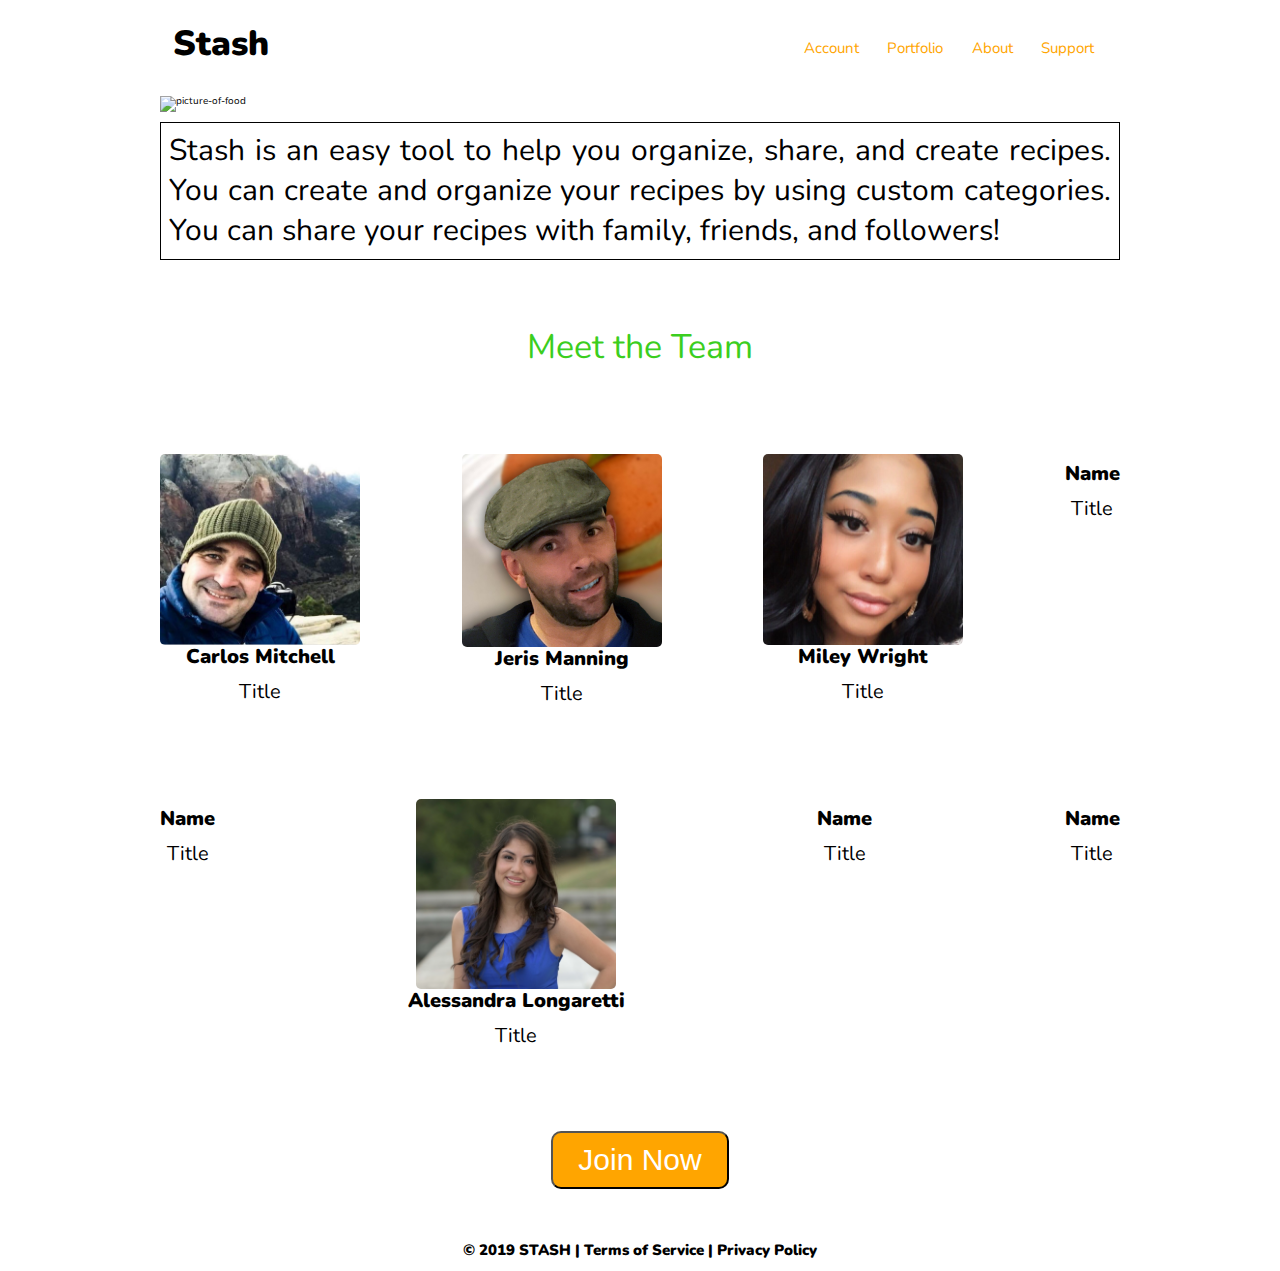
==== secondpage.html @ 396d90c8 "finished about us page" ====
<!doctype html>

<html lang="en">
<head>
  <meta name="viewport" content="width=device-width, initial-scale=1.0">

  <title>Stash</title>

  <link rel="stylesheet" type="text/css" href="css/secondpage.css">

  <link rel="stylesheet" type="text/css" href="//fonts.googleapis.com/css?family=Nunito">
  

  <!--[if lt IE 9]>
    <script src="https://cdnjs.cloudflare.com/ajax/libs/html5shiv/3.7.3/html5shiv.js"></script>
  <![endif]-->
</head>


<nav>

  <h2>Stash</h2>
  <div>
    <a href=''>Account</a>
    <a href=''>Portfolio</a>
    <a href=''>About</a>
    <a href=''>Support</a>
  </div>

</nav>

<header>

  <img class="food-picture" src="images/donuts.jpg" alt="picture-of-food">
  <div class="header-text">
    <p>Stash is an easy tool to help you organize, share, and create recipes. You can create and organize your recipes by using custom categories. You can share your recipes with family, friends, and followers!</p>
  </div>

</header>


<body>

  <h2 class="title"> Meet the Team</h2>

  <section class="pictures">

    <div class="team-members">
      <img class="team-pictures" src="images/carlos.png" alt="">
      <h2>Carlos Mitchell</h2>
      <p> Title</p>
    </div>

    <div class="team-members">
      <img class="team-pictures" src="images/jeris.jpg" alt="">
      <h2>Jeris Manning</h2>
      <p>Title</p>
    </div>

    <div class="team-members">
      <img class="team-pictures" src="images/Miley.jpg" alt="">
      <h2>Miley Wright</h2>
      <p>Title</p>
    </div>

    <div class="team-members">
      <img class="team-pictures" src="images/donuts.jpg" alt="">
      <h2>Name</h2>
      <p>Title</p>
    </div>

</section>

<section class="pictures">

    <div class="team-members">
      <img class="team-pictures" src="images/donuts.jpg" alt="">
      <h2>Name</h2>
      <p>Title</p>
    </div>

    <div class="team-members">
      <img class="team-pictures" src="images/Alessandra.png" alt="">
      <h2>Alessandra Longaretti</h2>
      <p>Title</p>
    </div>

    <div class="team-members">
      <img class="team-pictures" src="images/donuts.jpg" alt="">
      <h2>Name</h2>
      <p>Title</p>
    </div>

    <div class="team-members">
      <img class="team-pictures" src="images/donuts.jpg" alt="">
      <h2>Name</h2>
      <p>Title</p>
    </div>

</section>

  <section class="btn">
    <button>Join Now</button>
  </section>

  <footer class="footer">
    <p>© 2019 STASH | Terms of Service | Privacy Policy</p>
  </footer>

</body>
</html>
---- css/secondpage.css ----
.mobilewidth {
  max-width: 450px;
  width: 100%;
  margin: 0 auto;
}
html,
body,
div,
span,
applet,
object,
iframe,
h1,
h2,
h3,
h4,
h5,
h6,
p,
blockquote,
pre,
a,
abbr,
acronym,
address,
big,
cite,
code,
del,
dfn,
em,
img,
ins,
kbd,
q,
s,
samp,
small,
strike,
strong,
sub,
sup,
tt,
var,
b,
u,
i,
center,
dl,
dt,
dd,
ol,
ul,
li,
fieldset,
form,
label,
legend,
table,
caption,
tbody,
tfoot,
thead,
tr,
th,
td,
article,
aside,
canvas,
details,
embed,
figure,
figcaption,
footer,
header,
hgroup,
menu,
nav,
output,
ruby,
section,
summary,
time,
mark,
audio,
video {
  margin: 0;
  padding: 0;
  border: 0;
  font-size: 100%;
  font: inherit;
  vertical-align: baseline;
}
/* HTML5 display-role reset for older browsers */
article,
aside,
details,
figcaption,
figure,
footer,
header,
hgroup,
menu,
nav,
section {
  display: block;
}
body {
  line-height: 1;
}
ol,
ul {
  list-style: none;
}
blockquote,
q {
  quotes: none;
}
blockquote:before,
blockquote:after,
q:before,
q:after {
  content: '';
  content: none;
}
table {
  border-collapse: collapse;
  border-spacing: 0;
}
* {
  box-sizing: border-box;
}
html {
  font-size: 62.5%;
}
html,
body,
h1,
h2,
h3,
h4,
h5 {
  font-family: 'Nunito', sans-serif;
}
h1 {
  font-size: 4.1rem;
}
h2 {
  font-size: 3.4rem;
  padding-bottom: 10px;
}
h4 {
  font-size: 2.7rem;
  padding-bottom: 10px;
}
p {
  line-height: 1.5;
  font-size: 2rem;
  padding-bottom: 10px;
}
img {
  max-width: 100%;
  height: auto;
}
.container {
  max-width: 800px;
  width: 100%;
  margin: 0 auto;
}
nav {
  display: flex;
  justify-content: space-between;
  max-width: 960px;
  width: 100%;
  margin: 0 auto;
  padding: 2vw 0vw 2vw 0vw;
  align-items: center;
}
@media (max-width: 500px) {
  nav {
    display: flex;
    flex-direction: column;
    max-width: 450px;
    width: 100%;
    margin: 0 auto;
  }
}
nav div {
  margin: 0vw 1vw 0vw 0vw;
}
@media (max-width: 500px) {
  nav div {
    padding: 3vw 0vw 0vw 0vw;
  }
}
nav div a {
  text-decoration: none;
  color: orange;
  margin: 1vw;
  font-size: 1.5rem;
}
@media (max-width: 500px) {
  nav div a {
    margin: 5vw;
  }
}
nav h2 {
  font-size: 3.5rem;
  color: black;
  font-weight: 900;
  margin-left: 1vw;
}
header {
  max-width: 960px;
  width: 100%;
  margin: 0 auto;
}
@media (max-width: 500px) {
  header {
    max-width: 450px;
    width: 100%;
    margin: 0 auto;
  }
}
header .food-picture {
  max-width: 100%;
  height: auto;
}
header .header-text {
  text-align: justify;
}
header .header-text p {
  line-height: 4rem;
  font-size: 3rem;
  border: black 1px solid;
  padding: 8px;
  margin: 10px 0px;
}
@media (max-width: 500px) {
  header .header-text p {
    border: none;
    font-size: 2rem;
    line-height: 2.5rem;
    padding: 0px;
  }
}
body {
  max-width: 960px;
  width: 100%;
  margin: 0 auto;
}
@media (max-width: 500px) {
  body {
    max-width: 450px;
    width: 100%;
    margin: 0 auto;
  }
}
body .title {
  color: #3bce1e;
  text-align: center;
  margin-top: 7rem;
  margin-bottom: 4rem;
}
@media (max-width: 500px) {
  body .title {
    margin-top: 5rem;
  }
}
body .pictures {
  display: flex;
  justify-content: space-between;
}
@media (max-width: 500px) {
  body .pictures {
    display: block;
  }
}
body .pictures .team-members {
  margin: 4rem 0rem;
  text-align: center;
}
body .pictures .team-members .team-pictures {
  width: 20rem;
  border-radius: 5px;
}
body .pictures .team-members h2 {
  font-size: 2rem;
  font-weight: 900;
}
body .pictures .team-members p {
  font-size: 2rem;
}
body .btn {
  text-align: center;
  margin: 3rem;
}
body .btn button {
  font-size: 3rem;
  color: white;
  background-color: orange;
  border-radius: 1rem;
  padding: 1rem 2.5rem;
}
@media (max-width: 500px) {
  body .btn button {
    font-size: 2rem;
  }
}
body footer {
  text-align: center;
  padding-top: 2%;
  font-weight: 900;
}
body footer p {
  font-size: 1.5rem;
}
@media (max-width: 500px) {
  body footer p {
    font-size: 1.2rem;
  }
}
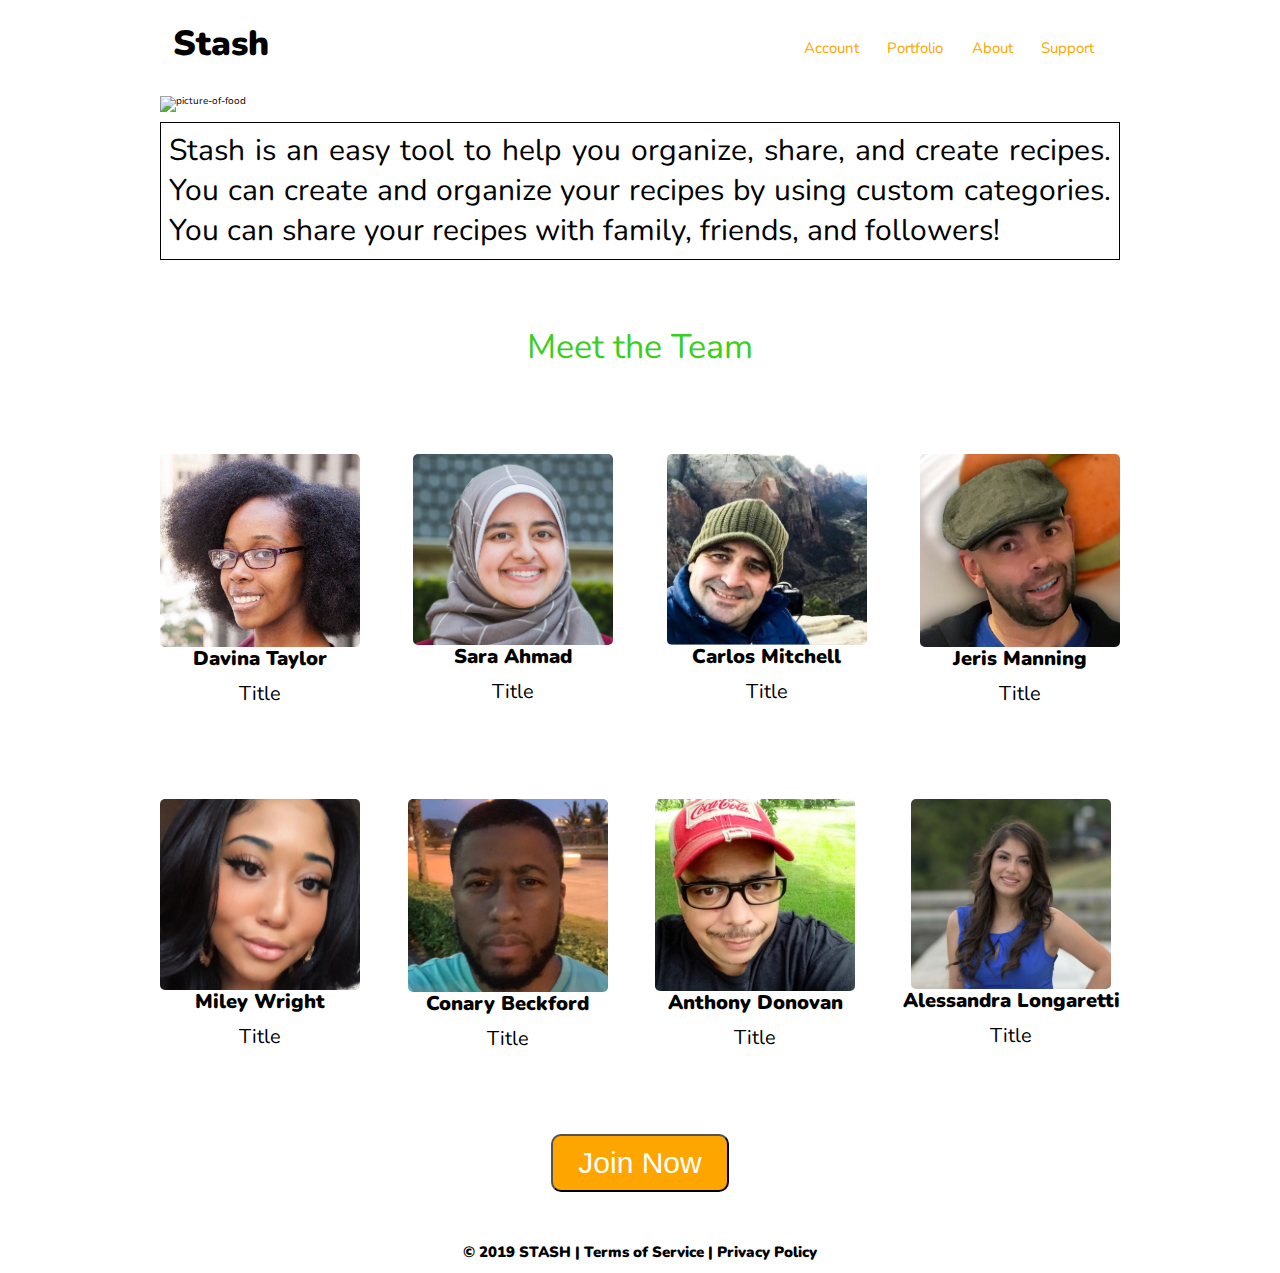
==== commit 5ddd18da: "added all the pictures on the about us" ====
--- a/secondpage.html
+++ b/secondpage.html
@@ -46,9 +46,21 @@
   <section class="pictures">
 
     <div class="team-members">
+      <img class="team-pictures" src="images/Davina.jpg" alt="">
+      <h2>Davina Taylor</h2>
+      <p> Title</p>
+    </div>
+
+    <div class="team-members">
+      <img class="team-pictures" src="images/Sara.png" alt="">
+      <h2>Sara Ahmad</h2>
+      <p>Title</p>
+    </div>
+
+    <div class="team-members">
       <img class="team-pictures" src="images/carlos.png" alt="">
       <h2>Carlos Mitchell</h2>
-      <p> Title</p>
+      <p>Title</p>
     </div>
 
     <div class="team-members">
@@ -57,6 +69,10 @@
       <p>Title</p>
     </div>
 
+</section>
+
+<section class="pictures">
+
     <div class="team-members">
       <img class="team-pictures" src="images/Miley.jpg" alt="">
       <h2>Miley Wright</h2>
@@ -64,36 +80,20 @@
     </div>
 
     <div class="team-members">
-      <img class="team-pictures" src="images/donuts.jpg" alt="">
-      <h2>Name</h2>
+      <img class="team-pictures" src="images/conary.jpeg" alt="">
+      <h2>Conary Beckford</h2>
       <p>Title</p>
     </div>
 
-</section>
-
-<section class="pictures">
-
     <div class="team-members">
-      <img class="team-pictures" src="images/donuts.jpg" alt="">
-      <h2>Name</h2>
+      <img class="team-pictures" src="images/Anthony Donovan.PNG" alt="">
+      <h2>Anthony Donovan</h2>
       <p>Title</p>
     </div>
 
     <div class="team-members">
       <img class="team-pictures" src="images/Alessandra.png" alt="">
       <h2>Alessandra Longaretti</h2>
-      <p>Title</p>
-    </div>
-
-    <div class="team-members">
-      <img class="team-pictures" src="images/donuts.jpg" alt="">
-      <h2>Name</h2>
-      <p>Title</p>
-    </div>
-
-    <div class="team-members">
-      <img class="team-pictures" src="images/donuts.jpg" alt="">
-      <h2>Name</h2>
       <p>Title</p>
     </div>
 
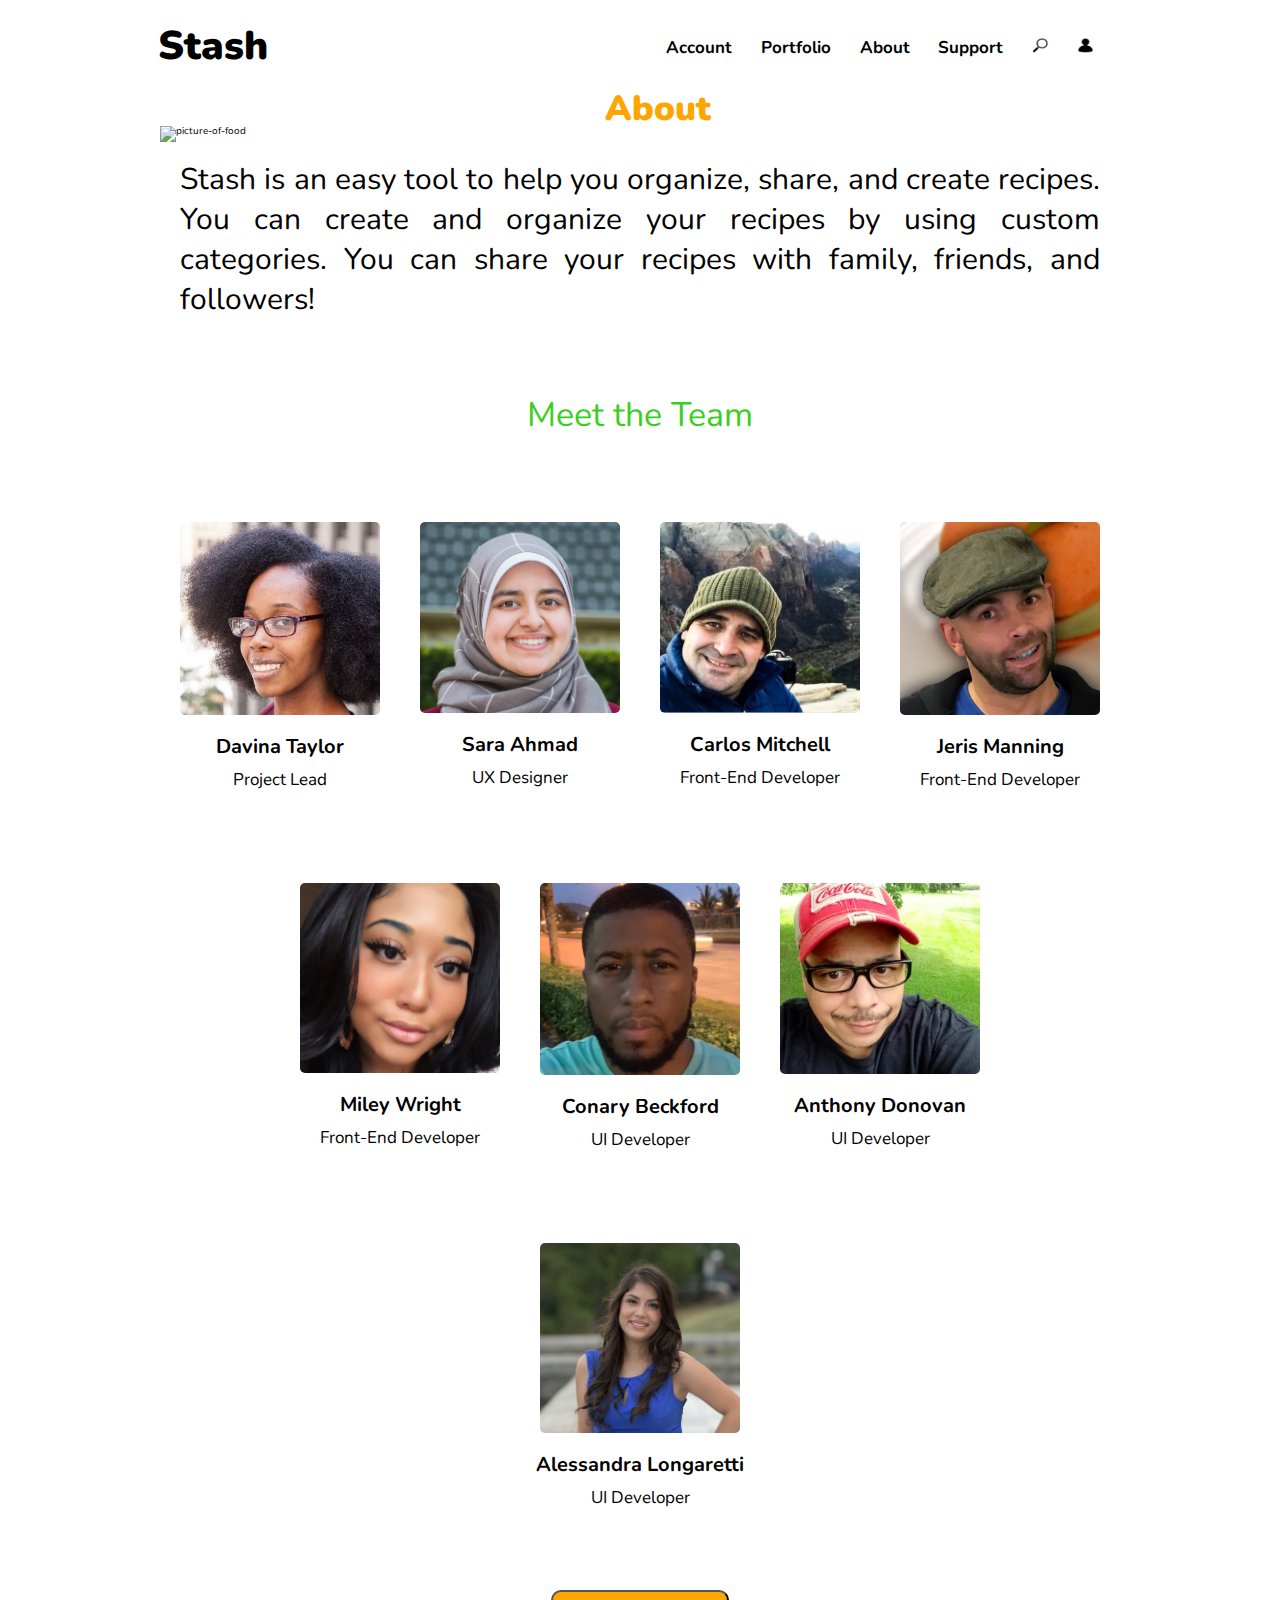
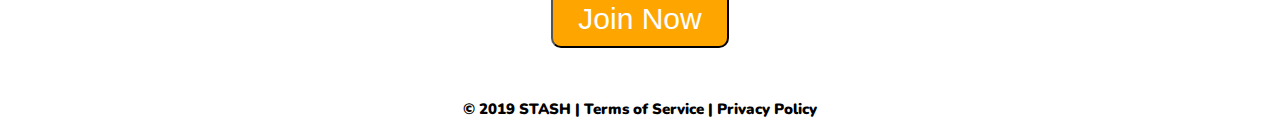
==== commit 22ba70d4: "polished the about us page" ====
--- a/secondpage.html
+++ b/secondpage.html
@@ -16,25 +16,31 @@
   <![endif]-->
 </head>
 
+<header>
+  <nav>
+    <div class = 'mobile-nav'>  
+      <a href= ''><img class="mobile-icon" src="images/3-dashes.png" alt="menu-icon"></a>
+      <h2>Stash</h2>
+      <a href= ''><img class="mobile-icon" src="images/Search.png" alt="search-icon"></a>
+      <a href= ''><img class="mobile-icon" src="images/Account.png" alt="account-icon"></a>
+    </div>
 
-<nav>
+    <div class="web-nav">
+      <a href=''>Account</a>
+      <a href=''>Portfolio</a>
+      <a href=''>About</a>
+      <a href=''>Support</a>
+      <a href= ''><img class="icon" src="images/Search.png" alt="search-icon"></a>
+      <a href= ''><img class="icon" src="images/Account.png" alt="account-icon"></a>
+    </div>
 
-  <h2>Stash</h2>
-  <div>
-    <a href=''>Account</a>
-    <a href=''>Portfolio</a>
-    <a href=''>About</a>
-    <a href=''>Support</a>
-  </div>
+  </nav>
 
-</nav>
-
-<header>
-
-  <img class="food-picture" src="images/donuts.jpg" alt="picture-of-food">
-  <div class="header-text">
-    <p>Stash is an easy tool to help you organize, share, and create recipes. You can create and organize your recipes by using custom categories. You can share your recipes with family, friends, and followers!</p>
-  </div>
+    <h1>About</h1>
+    <img class="food-picture" src="images/donuts.jpg" alt="picture-of-food">
+    <div class="header-text">
+      <p>Stash is an easy tool to help you organize, share, and create recipes. You can create and organize your recipes by using custom categories. You can share your recipes with family, friends, and followers!</p>
+    </div>
 
 </header>
 
@@ -48,53 +54,50 @@
     <div class="team-members">
       <img class="team-pictures" src="images/Davina.jpg" alt="">
       <h2>Davina Taylor</h2>
-      <p> Title</p>
+      <p> Project Lead</p>
     </div>
 
     <div class="team-members">
       <img class="team-pictures" src="images/Sara.png" alt="">
       <h2>Sara Ahmad</h2>
-      <p>Title</p>
+      <p>UX Designer</p>
     </div>
+
 
     <div class="team-members">
       <img class="team-pictures" src="images/carlos.png" alt="">
       <h2>Carlos Mitchell</h2>
-      <p>Title</p>
+      <p>Front-End Developer</p>
     </div>
 
     <div class="team-members">
       <img class="team-pictures" src="images/jeris.jpg" alt="">
       <h2>Jeris Manning</h2>
-      <p>Title</p>
+      <p>Front-End Developer</p>
     </div>
-
-</section>
-
-<section class="pictures">
 
     <div class="team-members">
       <img class="team-pictures" src="images/Miley.jpg" alt="">
       <h2>Miley Wright</h2>
-      <p>Title</p>
+      <p>Front-End Developer</p>
     </div>
 
     <div class="team-members">
       <img class="team-pictures" src="images/conary.jpeg" alt="">
       <h2>Conary Beckford</h2>
-      <p>Title</p>
+      <p>UI Developer</p>
     </div>
 
     <div class="team-members">
       <img class="team-pictures" src="images/Anthony Donovan.PNG" alt="">
       <h2>Anthony Donovan</h2>
-      <p>Title</p>
+      <p>UI Developer</p>
     </div>
 
     <div class="team-members">
       <img class="team-pictures" src="images/Alessandra.png" alt="">
       <h2>Alessandra Longaretti</h2>
-      <p>Title</p>
+      <p>UI Developer</p>
     </div>
 
 </section>
--- a/css/secondpage.css
+++ b/css/secondpage.css
@@ -1,7 +1,35 @@
+.webwidth {
+  max-width: 960px;
+  width: 100%;
+  margin: 0 auto;
+}
 .mobilewidth {
   max-width: 450px;
   width: 100%;
   margin: 0 auto;
+}
+.tabletwidth {
+  max-width: 800px;
+  width: 100%;
+  margin: 0 auto;
+}
+.mobilenav {
+  display: flex;
+  justify-content: center;
+}
+.navh2 {
+  font-size: 4rem;
+  color: black;
+  margin-left: -8vw;
+  font-weight: 900;
+  padding: 0px 100px;
+}
+.navmobileicon {
+  display: inline-flex;
+  width: 35px;
+  height: 35px;
+  justify-content: center;
+  margin: 5px;
 }
 html,
 body,
@@ -167,53 +195,17 @@
   width: 100%;
   margin: 0 auto;
 }
-nav {
-  display: flex;
-  justify-content: space-between;
+header {
   max-width: 960px;
   width: 100%;
   margin: 0 auto;
-  padding: 2vw 0vw 2vw 0vw;
-  align-items: center;
-}
-@media (max-width: 500px) {
-  nav {
-    display: flex;
-    flex-direction: column;
-    max-width: 450px;
+}
+@media (max-width: 500px) {
+  header {
+    max-width: 800px;
     width: 100%;
     margin: 0 auto;
   }
-}
-nav div {
-  margin: 0vw 1vw 0vw 0vw;
-}
-@media (max-width: 500px) {
-  nav div {
-    padding: 3vw 0vw 0vw 0vw;
-  }
-}
-nav div a {
-  text-decoration: none;
-  color: orange;
-  margin: 1vw;
-  font-size: 1.5rem;
-}
-@media (max-width: 500px) {
-  nav div a {
-    margin: 5vw;
-  }
-}
-nav h2 {
-  font-size: 3.5rem;
-  color: black;
-  font-weight: 900;
-  margin-left: 1vw;
-}
-header {
-  max-width: 960px;
-  width: 100%;
-  margin: 0 auto;
 }
 @media (max-width: 500px) {
   header {
@@ -222,6 +214,87 @@
     margin: 0 auto;
   }
 }
+header nav {
+  display: flex;
+  justify-content: space-between;
+  padding: 2vw 0vw 2vw 0vw;
+  align-items: center;
+}
+@media (max-width: 500px) {
+  header nav {
+    display: flex;
+    flex-direction: column;
+  }
+}
+@media (max-width: 500px) {
+  header nav .mobile-nav {
+    display: flex;
+    justify-content: center;
+  }
+}
+header nav .mobile-nav h2 {
+  font-size: 4rem;
+  color: black;
+  margin-left: -8vw;
+  font-weight: 900;
+  padding: 0px 100px;
+}
+@media (max-width: 500px) {
+  header nav .mobile-nav h2 {
+    justify-content: space-between;
+    margin-left: 5.2rem;
+    padding-left: 10rem;
+  }
+}
+header nav .mobile-nav .mobile-icon {
+  display: none;
+}
+@media (max-width: 500px) {
+  header nav .mobile-nav .mobile-icon {
+    display: inline-flex;
+    width: 35px;
+    height: 35px;
+    justify-content: center;
+    margin: 5px;
+  }
+}
+header nav .web-nav {
+  margin: 0vw 1vw 0vw 0vw;
+}
+@media (max-width: 500px) {
+  header nav .web-nav {
+    padding: 3vw 0vw 0vw 0vw;
+  }
+}
+header nav .web-nav a {
+  text-decoration: none;
+  color: black;
+  margin: 1vw;
+  font-size: 1.7rem;
+  font-weight: bold;
+}
+@media (max-width: 500px) {
+  header nav .web-nav a {
+    display: none;
+  }
+}
+header nav .web-nav a .icon {
+  width: 17px;
+  height: 17px;
+  padding-top: 2px;
+}
+@media (max-width: 500px) {
+  header nav .web-nav a .icon {
+    display: none;
+  }
+}
+header h1 {
+  color: orange;
+  text-align: center;
+  padding-left: 3.5rem;
+  font-size: 3.5rem;
+  font-weight: 900;
+}
 header .food-picture {
   max-width: 100%;
   height: auto;
@@ -232,13 +305,11 @@
 header .header-text p {
   line-height: 4rem;
   font-size: 3rem;
-  border: black 1px solid;
-  padding: 8px;
+  padding: 8px 20px;
   margin: 10px 0px;
 }
 @media (max-width: 500px) {
   header .header-text p {
-    border: none;
     font-size: 2rem;
     line-height: 2.5rem;
     padding: 0px;
@@ -248,6 +319,13 @@
   max-width: 960px;
   width: 100%;
   margin: 0 auto;
+}
+@media (max-width:800px) {
+  body {
+    max-width: 800px;
+    width: 100%;
+    margin: 0 auto;
+  }
 }
 @media (max-width: 500px) {
   body {
@@ -262,14 +340,21 @@
   margin-top: 7rem;
   margin-bottom: 4rem;
 }
+@media (max-width:800px) {
+  body .title {
+    color: orange;
+  }
+}
 @media (max-width: 500px) {
   body .title {
     margin-top: 5rem;
+    color: #3bce1e;
   }
 }
 body .pictures {
   display: flex;
-  justify-content: space-between;
+  justify-content: center;
+  flex-wrap: wrap;
 }
 @media (max-width: 500px) {
   body .pictures {
@@ -277,7 +362,7 @@
   }
 }
 body .pictures .team-members {
-  margin: 4rem 0rem;
+  margin: 4rem 2rem;
   text-align: center;
 }
 body .pictures .team-members .team-pictures {
@@ -286,10 +371,11 @@
 }
 body .pictures .team-members h2 {
   font-size: 2rem;
-  font-weight: 900;
+  font-weight: bolder;
+  margin-top: 2rem;
 }
 body .pictures .team-members p {
-  font-size: 2rem;
+  font-size: 1.7rem;
 }
 body .btn {
   text-align: center;
@@ -302,9 +388,22 @@
   border-radius: 1rem;
   padding: 1rem 2.5rem;
 }
+@media (max-width:800px) {
+  body .btn button {
+    font-size: 3rem;
+    color: white;
+    background-color: #3bce1e;
+    border-radius: 1rem;
+    padding: 1rem 2.5rem;
+  }
+}
 @media (max-width: 500px) {
   body .btn button {
     font-size: 2rem;
+    color: white;
+    background-color: orange;
+    border-radius: 1rem;
+    padding: 1rem 2.5rem;
   }
 }
 body footer {
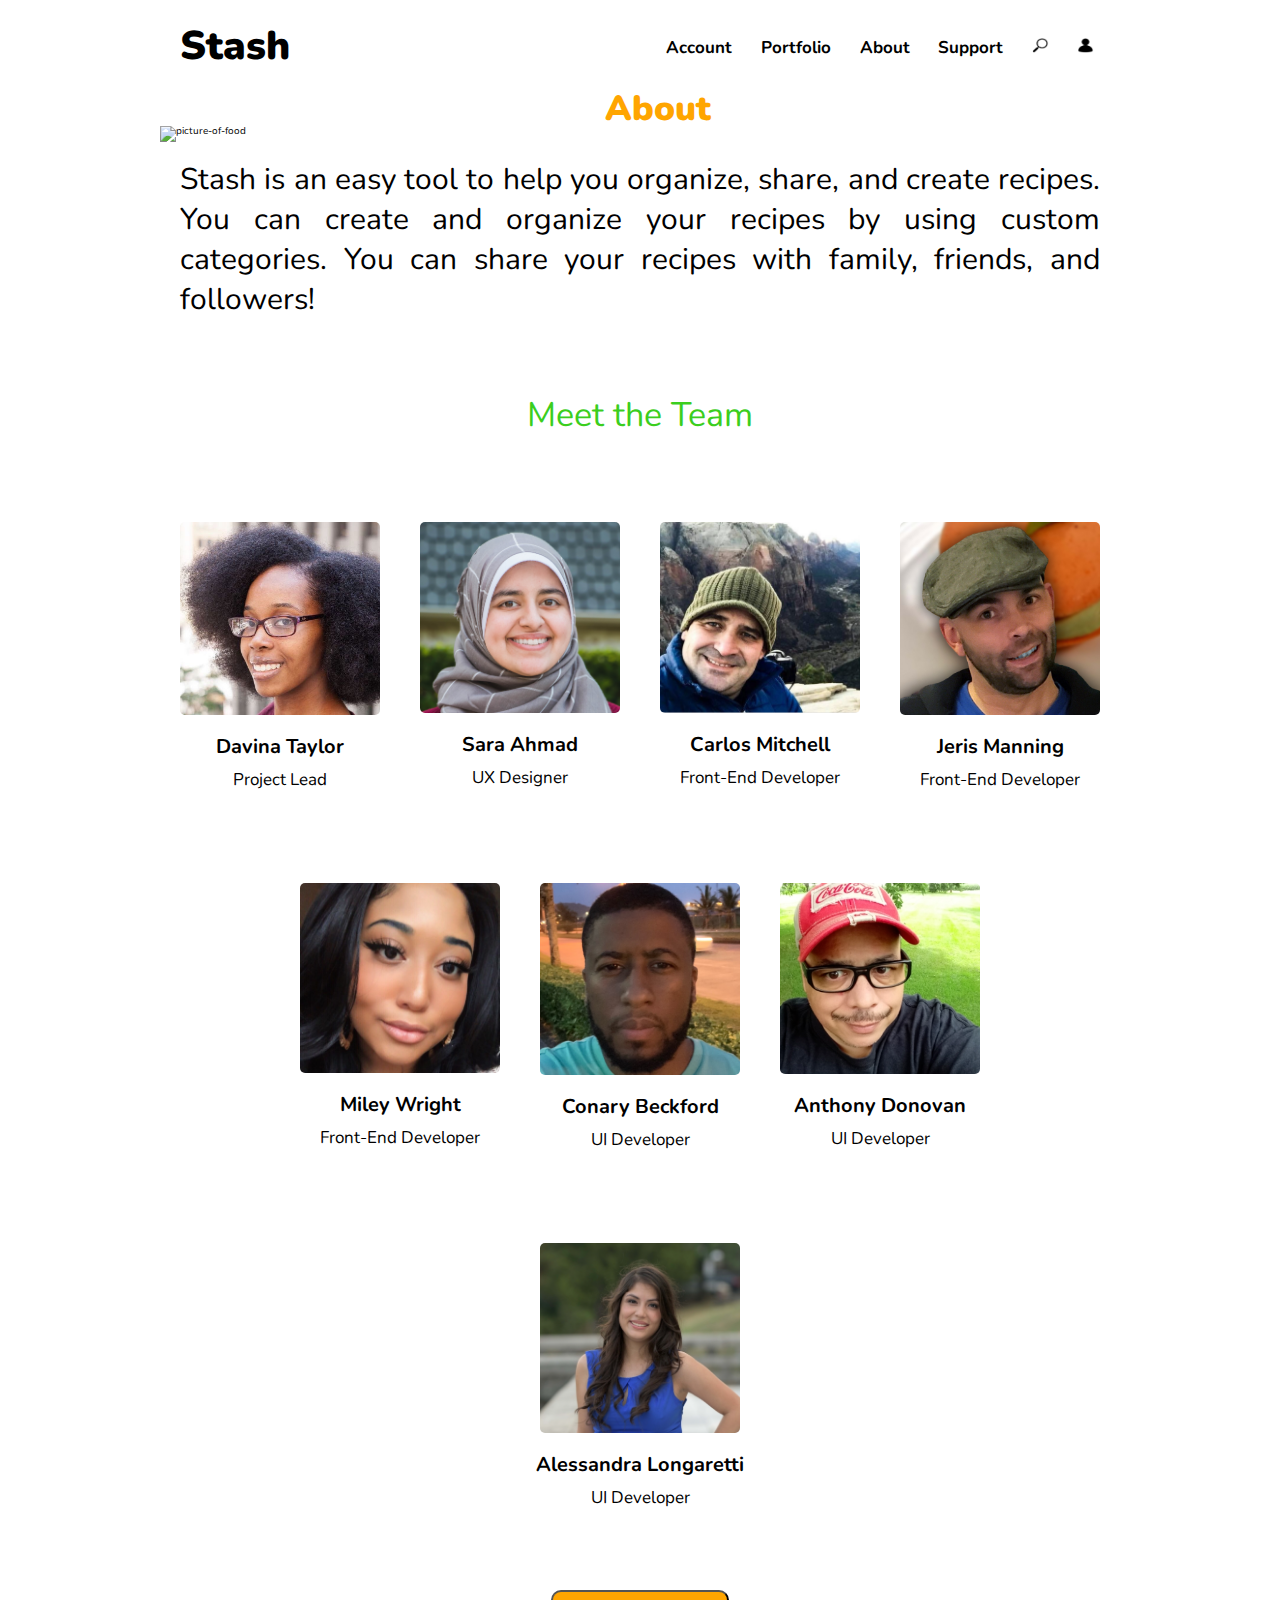
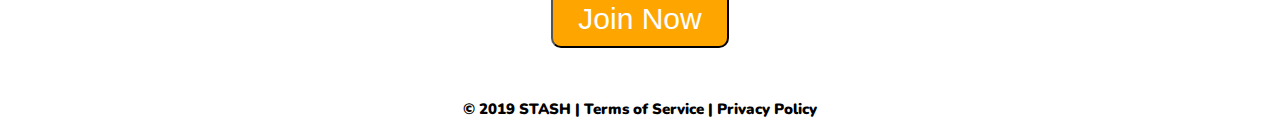
==== commit 8f83c856: "added links to the about us page" ====
--- a/secondpage.html
+++ b/secondpage.html
@@ -22,16 +22,16 @@
       <a href= ''><img class="mobile-icon" src="images/3-dashes.png" alt="menu-icon"></a>
       <h2>Stash</h2>
       <a href= ''><img class="mobile-icon" src="images/Search.png" alt="search-icon"></a>
-      <a href= ''><img class="mobile-icon" src="images/Account.png" alt="account-icon"></a>
+      <a href= 'https://chef-portfolio-web-bw.netlify.com/login'><img class="mobile-icon" src="images/Account.png" alt="account-icon"></a>
     </div>
 
     <div class="web-nav">
-      <a href=''>Account</a>
-      <a href=''>Portfolio</a>
+      <a href='https://chef-portfolio-web-bw.netlify.com/login'>Account</a>
+      <a href='https://chef-portfolio-web-bw.netlify.com/login'>Portfolio</a>
       <a href=''>About</a>
-      <a href=''>Support</a>
+      <a href='https://chef-portfolio-web-bw.netlify.com/support'>Support</a>
       <a href= ''><img class="icon" src="images/Search.png" alt="search-icon"></a>
-      <a href= ''><img class="icon" src="images/Account.png" alt="account-icon"></a>
+      <a href= 'https://chef-portfolio-web-bw.netlify.com/login'><img class="icon" src="images/Account.png" alt="account-icon"></a>
     </div>
 
   </nav>
@@ -103,7 +103,7 @@
 </section>
 
   <section class="btn">
-    <button>Join Now</button>
+    <a href="https://chef-portfolio-web-bw.netlify.com/registerchef"><button>Join Now</button></a> 
   </section>
 
   <footer class="footer">
--- a/css/secondpage.css
+++ b/css/secondpage.css
@@ -20,7 +20,7 @@
 .navh2 {
   font-size: 4rem;
   color: black;
-  margin-left: -8vw;
+  margin-left: -8rem;
   font-weight: 900;
   padding: 0px 100px;
 }
@@ -28,6 +28,7 @@
   display: inline-flex;
   width: 35px;
   height: 35px;
+  padding: 2px;
   justify-content: center;
   margin: 5px;
 }
@@ -235,7 +236,7 @@
 header nav .mobile-nav h2 {
   font-size: 4rem;
   color: black;
-  margin-left: -8vw;
+  margin-left: -8rem;
   font-weight: 900;
   padding: 0px 100px;
 }
@@ -254,6 +255,7 @@
     display: inline-flex;
     width: 35px;
     height: 35px;
+    padding: 2px;
     justify-content: center;
     margin: 5px;
   }
